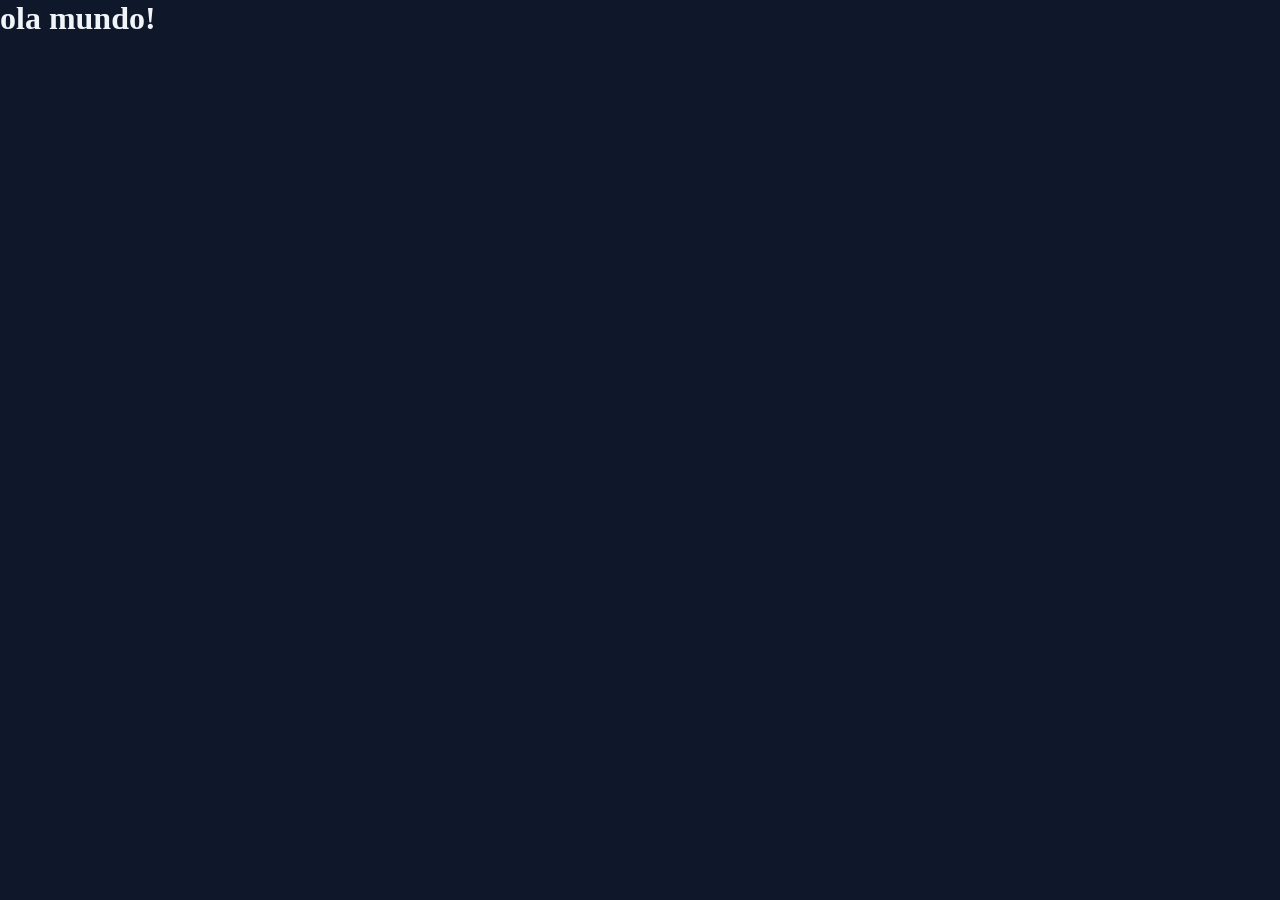
==== portal_de_noticias/index.html @ adaf8e97 "criando variaveis" ====
<!DOCTYPE html>
<html lang="pt-br">
<head>
    <meta charset="UTF-8">
    <meta name="viewport" content="width=device-width, initial-scale=1.0">
    <link rel="stylesheet" href="styles/index.css" />
    <title>Portal de Noticias- Unicruz</title>
</head>
<body>
    <h1>ola mundo!</h1>
    
</body>

</html>
---- portal_de_noticias/styles/index.css ----
@import url(global.css)
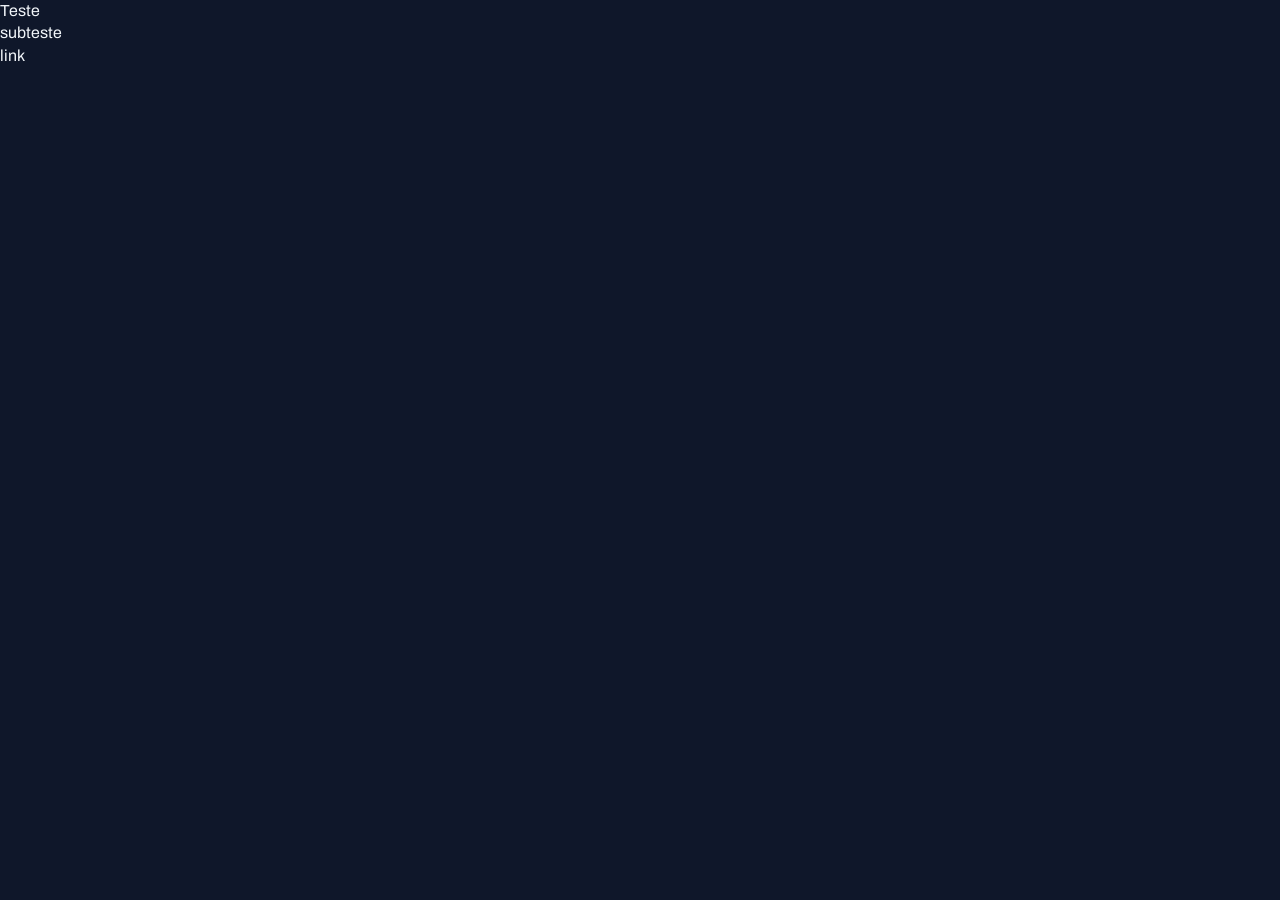
==== commit 47f81c97: "aplicando fonts" ====
--- a/portal_de_noticias/index.html
+++ b/portal_de_noticias/index.html
@@ -2,13 +2,18 @@
 <html lang="pt-br">
 <head>
     <meta charset="UTF-8">
+    <link rel="preconnect" href="https://fonts.googleapis.com">
+    <link rel="preconnect" href="https://fonts.gstatic.com" crossorigin>
     <meta name="viewport" content="width=device-width, initial-scale=1.0">
     <link rel="stylesheet" href="styles/index.css" />
     <title>Portal de Noticias- Unicruz</title>
+    <link href="https://fonts.googleapis.com/css2?family=Alice&family=Archivo:ital,wght@0,100..900;1,100..900&family=Poppins:ital,wght@0,100;0,200;0,300;0,400;0,500;0,600;0,700;0,800;0,900;1,100;1,200;1,300;1,400;1,500;1,600;1,700;1,800;1,900&display=swap" rel="stylesheet">
+    
 </head>
 <body>
-    <h1>ola mundo!</h1>
-    
+    <h1>Teste</h1>
+    <h2>subteste</h2>
+    <a href="#"> link </a>
 </body>
 
 </html>
--- a/portal_de_noticias/styles/index.css
+++ b/portal_de_noticias/styles/index.css
@@ -1 +1 @@
-@import url(global.css) +@import url(global.css);
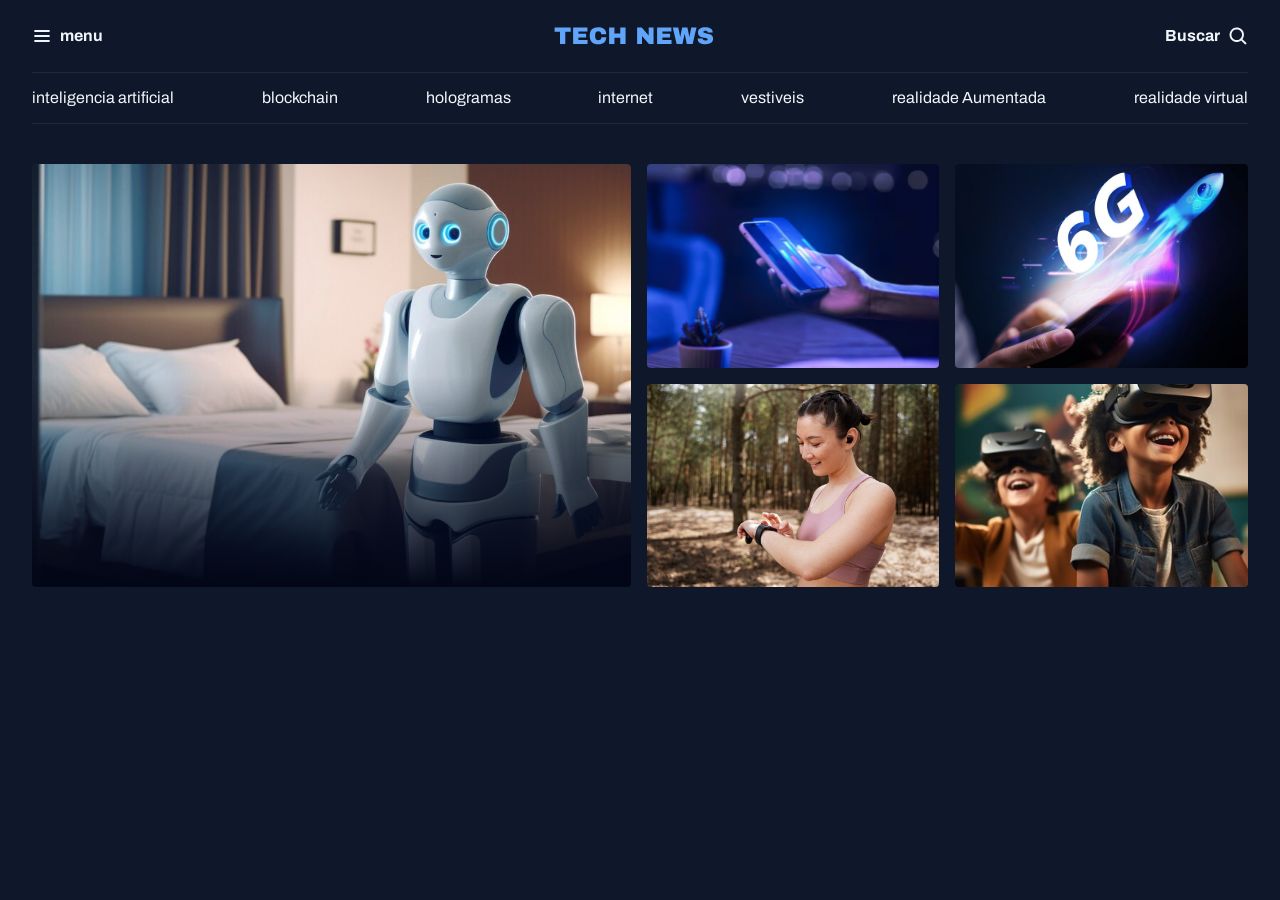
==== commit 1fc5cae5: "adicionando degrade" ====
--- a/portal_de_noticias/index.html
+++ b/portal_de_noticias/index.html
@@ -11,9 +11,44 @@
     
 </head>
 <body>
-    <h1>Teste</h1>
-    <h2>subteste</h2>
-    <a href="#"> link </a>
+    <header class="container">
+        <nav id="primary" class="grid grid-flow-col">
+            <div>
+                <img src="assets/icons/List.svg" alt="menu" />
+                <strong>menu</strong>
+            </div>
+            <div>
+                <img src="assets/icons/Logo (1).svg" alt="TechNews" />
+            
+            </div>
+            <div>
+                <strong>Buscar</strong>
+                <img src="assets/icons/MagnifyingGlass (1).svg" alt="Buscar">
+            </div>
+        </nav>
+        <nav id="secondary" class="grid grid-flow-col">
+            <a href="#">inteligencia artificial</a>
+            <a href="#">blockchain</a>
+            <a href="#">hologramas</a>
+            <a href="#">internet</a>
+            <a href="#">vestiveis</a>
+            <a href="#">realidade Aumentada</a>
+            <a href="#">realidade virtual</a>
+
+        </nav>
+    </header>
+    <main class="grid container">
+        <section id="featured" class="grid grid-flow-col gap-16">
+            <div class="card">
+                <img src="assets/images/Image 01.svg" alt="">
+            </div>
+            <div class="grid grid-cols-2 gap-16">
+                <img src="assets/images/Image 02.svg" alt="">
+                <img src="assets/images/Image 03.svg" alt="">
+                <img src="assets/images/Image 04.svg" alt="">
+                <img src="assets/images/Image 05.svg" alt="">
+            </div>
+        </section>
+    </main>
 </body>
-
 </html>
--- a/portal_de_noticias/styles/index.css
+++ b/portal_de_noticias/styles/index.css
@@ -1 +1,4 @@
-@import url(global.css);+@import url(global.css);
+@import url(header.css);
+@import url(utility.css);
+@import url(section.css);
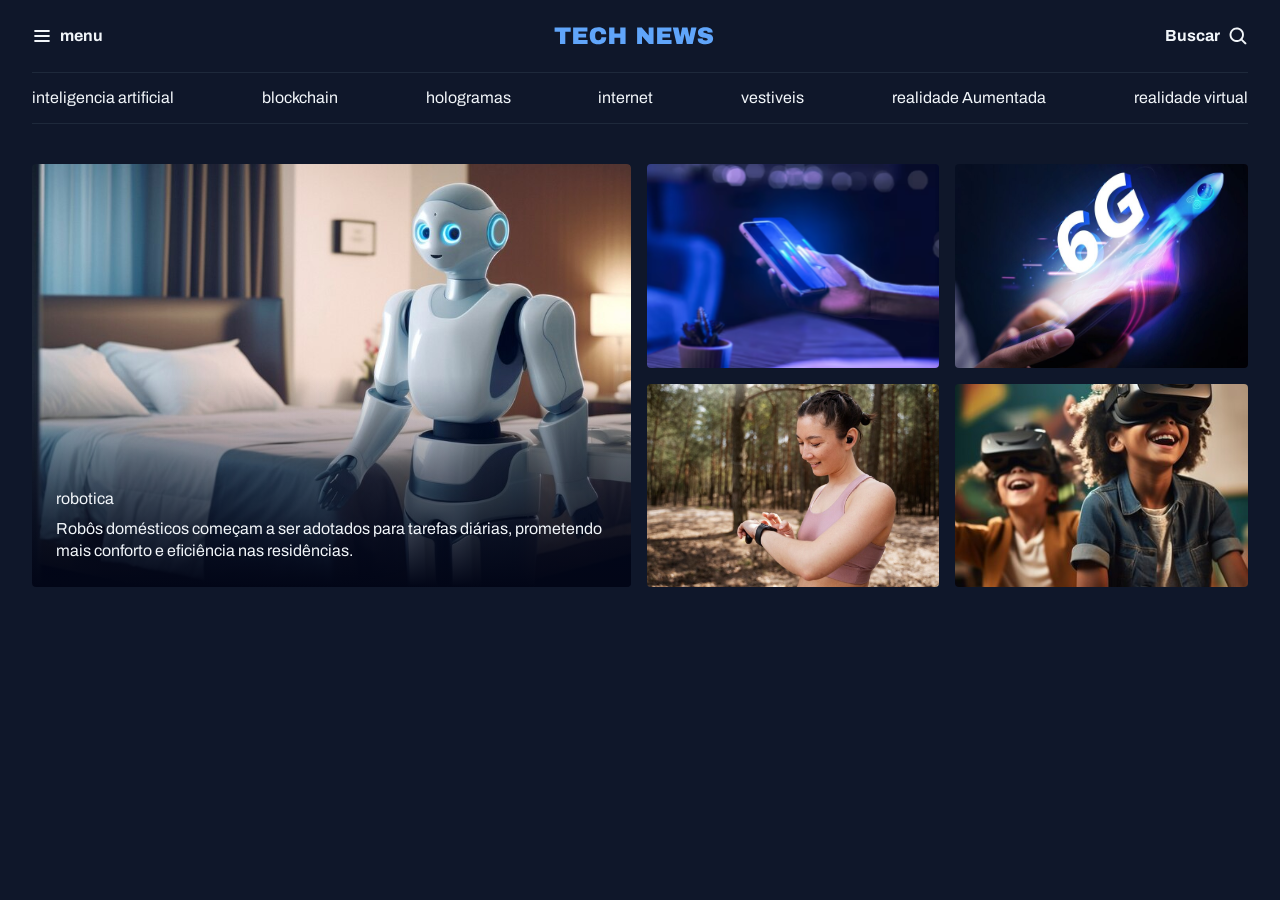
==== commit f81829f0: "fim da aula 1" ====
--- a/portal_de_noticias/index.html
+++ b/portal_de_noticias/index.html
@@ -39,15 +39,19 @@
     </header>
     <main class="grid container">
         <section id="featured" class="grid grid-flow-col gap-16">
-            <div class="card">
+            <figure class="card">
                 <img src="assets/images/Image 01.svg" alt="">
-            </div>
-            <div class="grid grid-cols-2 gap-16">
+                <figcaption>
+                    <span>robotica</span>
+                    <H2>Robôs domésticos começam a ser adotados para tarefas diárias, prometendo mais conforto e eficiência nas residências.</H2>
+                </figcaption>
+            </figure>
+            <figure class="grid grid-cols-2 gap-16">
                 <img src="assets/images/Image 02.svg" alt="">
                 <img src="assets/images/Image 03.svg" alt="">
                 <img src="assets/images/Image 04.svg" alt="">
                 <img src="assets/images/Image 05.svg" alt="">
-            </div>
+            </figure>
         </section>
     </main>
 </body>
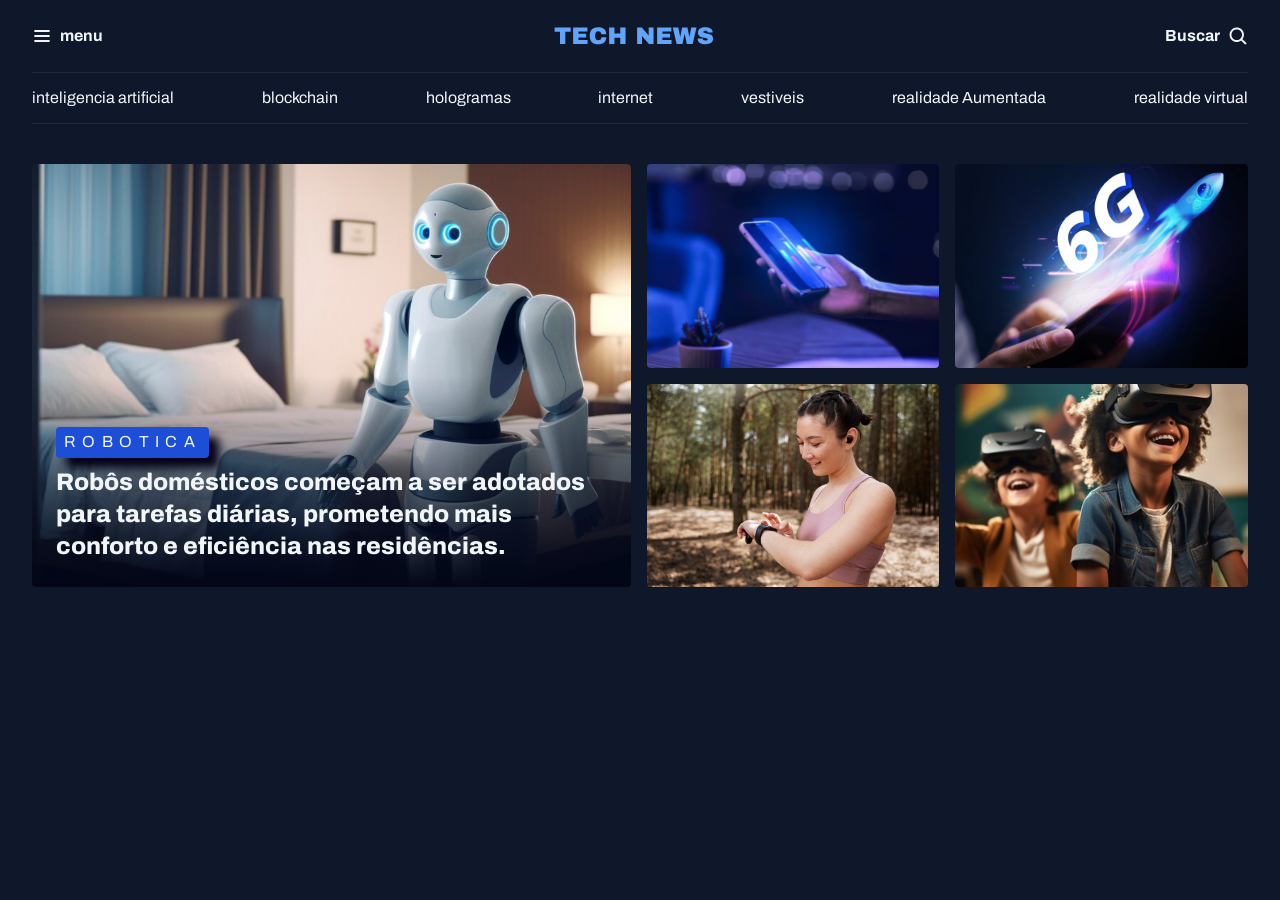
==== commit a6349409: "ajustando conteudo do card" ====
--- a/portal_de_noticias/index.html
+++ b/portal_de_noticias/index.html
@@ -42,8 +42,8 @@
             <figure class="card">
                 <img src="assets/images/Image 01.svg" alt="">
                 <figcaption>
-                    <span>robotica</span>
-                    <H2>Robôs domésticos começam a ser adotados para tarefas diárias, prometendo mais conforto e eficiência nas residências.</H2>
+                    <span class="content-tag">robotica</span>
+                    <H2 class="text-2xl">Robôs domésticos começam a ser adotados para tarefas diárias, prometendo mais conforto e eficiência nas residências.</H2>
                 </figcaption>
             </figure>
             <figure class="grid grid-cols-2 gap-16">
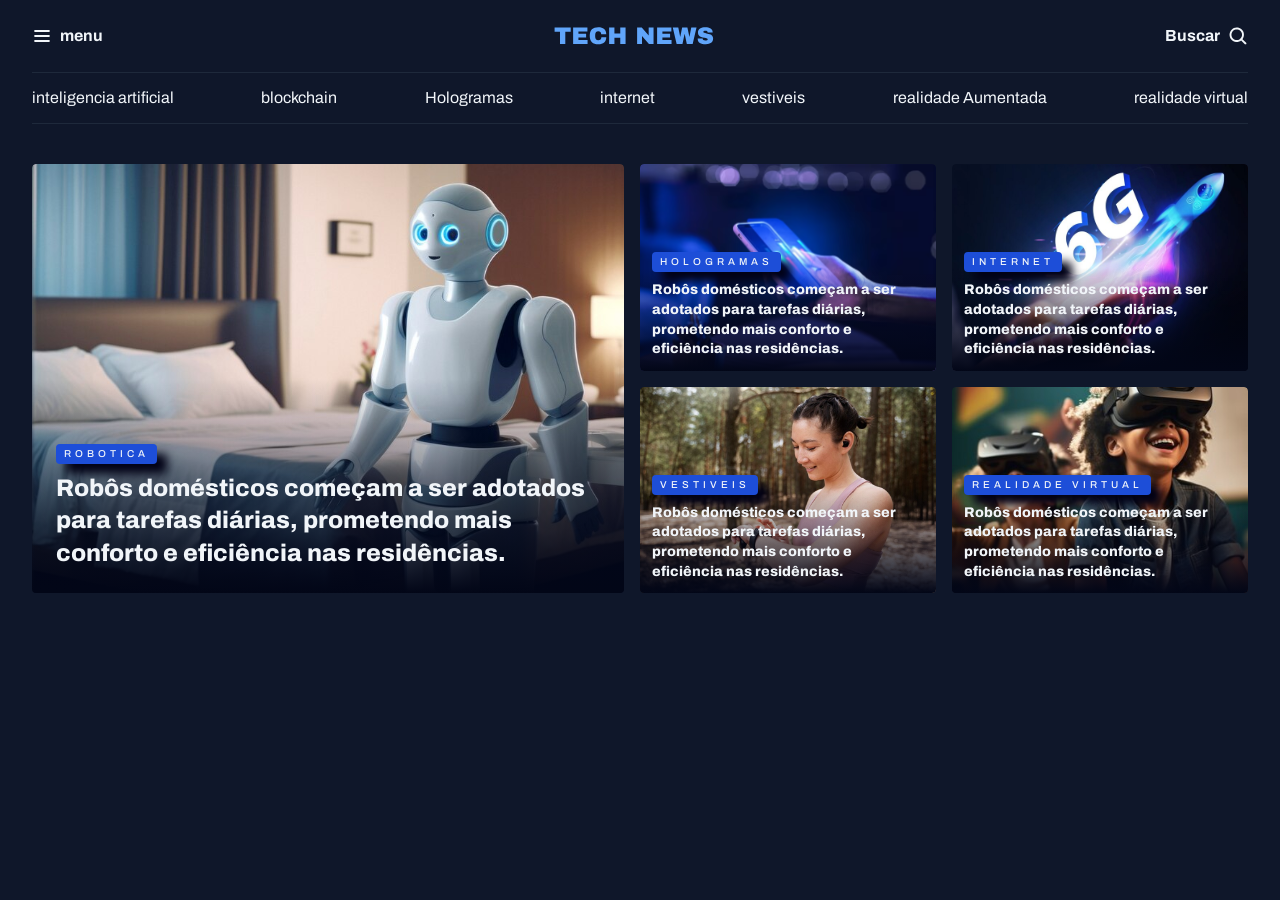
==== commit 73a2ab32: "finalizando seção de destaque" ====
--- a/portal_de_noticias/index.html
+++ b/portal_de_noticias/index.html
@@ -29,7 +29,7 @@
         <nav id="secondary" class="grid grid-flow-col">
             <a href="#">inteligencia artificial</a>
             <a href="#">blockchain</a>
-            <a href="#">hologramas</a>
+            <a href="#">Hologramas</a>
             <a href="#">internet</a>
             <a href="#">vestiveis</a>
             <a href="#">realidade Aumentada</a>
@@ -38,7 +38,7 @@
         </nav>
     </header>
     <main class="grid container">
-        <section id="featured" class="grid grid-flow-col gap-16">
+        <div id="featured" class="grid grid-flow-col gap-16">
             <figure class="card">
                 <img src="assets/images/Image 01.svg" alt="">
                 <figcaption>
@@ -46,13 +46,42 @@
                     <H2 class="text-2xl">Robôs domésticos começam a ser adotados para tarefas diárias, prometendo mais conforto e eficiência nas residências.</H2>
                 </figcaption>
             </figure>
-            <figure class="grid grid-cols-2 gap-16">
-                <img src="assets/images/Image 02.svg" alt="">
+
+            <div class="grid grid-cols-2 gap-16">
+                <figure class="card">
+                    <img src="assets/images/Image 02.svg" alt="">
+                    <figcaption>
+                        <span class="content-tag">Hologramas</span>
+                        <H2 class="text-lg">Robôs domésticos começam a ser adotados para tarefas diárias, prometendo mais conforto e eficiência nas residências.</H2>
+                    </figcaption>
+                </figure>
+
+                 <figure class="card">
                 <img src="assets/images/Image 03.svg" alt="">
+                <figcaption>
+                    <span class="content-tag">internet</span>
+                    <H2 class="text-lg">Robôs domésticos começam a ser adotados para tarefas diárias, prometendo mais conforto e eficiência nas residências.</H2>
+                </figcaption>
+            </figure>
+
+                 <figure class="card">
                 <img src="assets/images/Image 04.svg" alt="">
+                <figcaption>
+                    <span class="content-tag">vestiveis</span>
+                    <H2 class="text-lg">Robôs domésticos começam a ser adotados para tarefas diárias, prometendo mais conforto e eficiência nas residências.</H2>
+                </figcaption>
+            </figure>
+
+                <figure class="card">
                 <img src="assets/images/Image 05.svg" alt="">
+                <figcaption>
+                    <span class="content-tag">realidade virtual</span>
+                    <H2 class="text-lg">Robôs domésticos começam a ser adotados para tarefas diárias, prometendo mais conforto e eficiência nas residências.</H2>
+                </figcaption>
             </figure>
-        </section>
+
+        </div>
+        </div>
     </main>
 </body>
 </html>
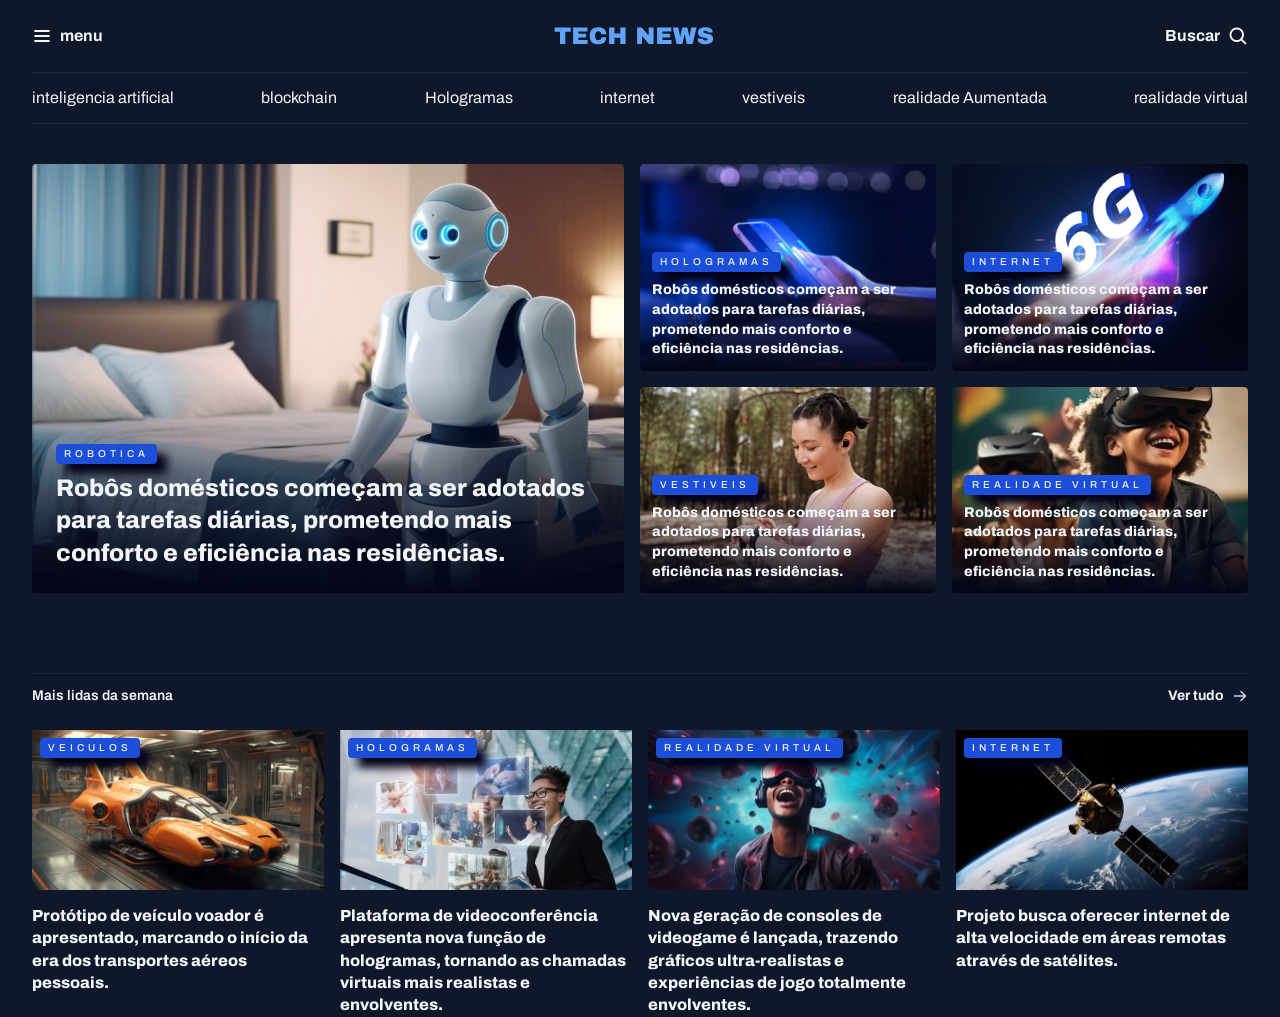
==== commit 4e77c60c: "aplicando estilos na sessão mais lidas da semana" ====
--- a/portal_de_noticias/index.html
+++ b/portal_de_noticias/index.html
@@ -38,7 +38,7 @@
         </nav>
     </header>
     <main class="grid container">
-        <div id="featured" class="grid grid-flow-col gap-16">
+        <section id="featured" class="grid grid-flow-col gap-16">
             <figure class="card">
                 <img src="assets/images/Image 01.svg" alt="">
                 <figcaption>
@@ -81,7 +81,43 @@
             </figure>
 
         </div>
-        </div>
+    </section>
+        <section id="weekly">   
+            <header class="grid grid-flow-col">    
+                <h3>Mais lidas da semana</h3>
+                <a href="#" class="grid grid-flow-col">
+                    <strong>Ver tudo</strong>
+                    <span></span>
+                </a>
+            </header>
+            <div class="grid grid-flow-col gap-16">  
+<!-- imagem 06 -->
+                <figure>
+                    <span class="content-tag">veiculos</span>
+                    <img src="assets/images/Image 06.svg" alt="">
+                    <p>Protótipo de veículo voador é apresentado, marcando o início da era dos transportes aéreos pessoais.</p>
+                </figure>
+<!-- imagem 07 -->
+                <figure>
+                    <span class="content-tag">hologramas</span>
+                    <img src="assets/images/Image 07.svg" alt="">
+                    <p>Plataforma de videoconferência apresenta nova função de hologramas, tornando as chamadas virtuais mais realistas e envolventes.</p>
+                </figure>
+<!-- imagem 08 -->
+                <figure>
+                    <span class="content-tag">realidade virtual</span>
+                    <img src="assets/images/Image 08.svg" alt="">
+                    <p>Nova geração de consoles de videogame é lançada, trazendo gráficos ultra-realistas e experiências de jogo totalmente envolventes.</p>
+                </figure>
+<!-- imagem 09 -->
+                <figure>
+                    <span class="content-tag">internet</span>
+                    <img src="assets/images/Image 09.svg" alt="">
+                    <p>Projeto busca oferecer internet de alta velocidade em áreas remotas através de satélites.</p>
+                </figure>
+
+            </div>
+        </section>
     </main>
 </body>
 </html>
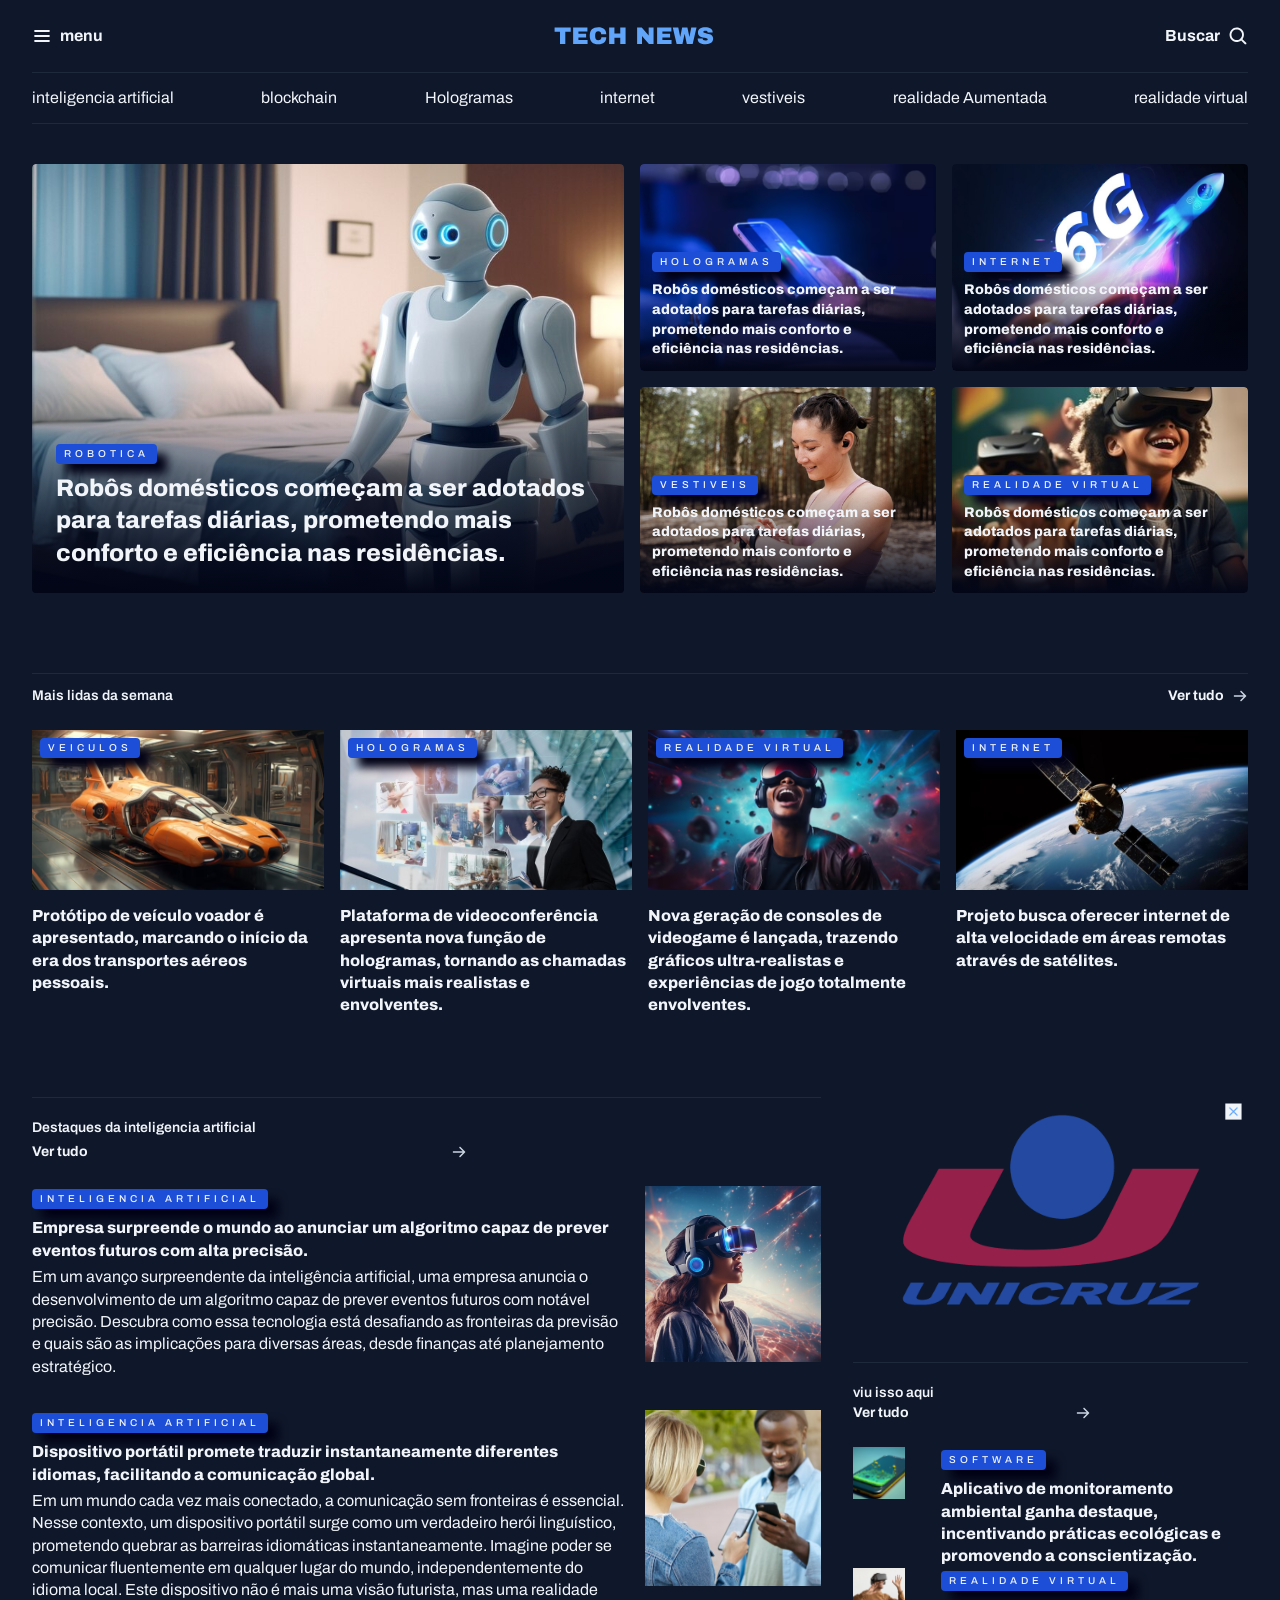
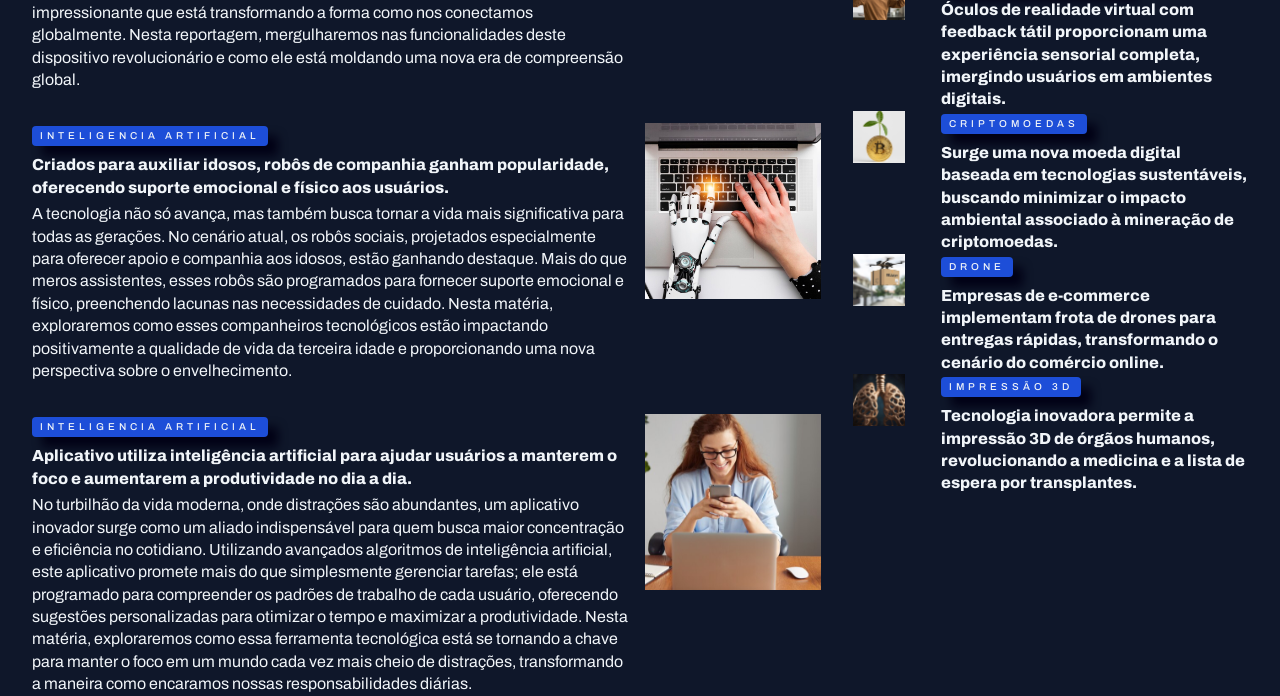
==== commit 0863d021: "finalizando projeto" ====
--- a/portal_de_noticias/index.html
+++ b/portal_de_noticias/index.html
@@ -81,7 +81,7 @@
             </figure>
 
         </div>
-    </section>
+        </section>
         <section id="weekly">   
             <header class="grid grid-flow-col">    
                 <h3>Mais lidas da semana</h3>
@@ -118,6 +118,130 @@
 
             </div>
         </section>
+        <section id="ai">
+            <header>
+                <h3>Destaques da inteligencia artificial</h3>
+                <a href="" class="grid grid-flow-col">
+                    <strong>Ver tudo</strong>
+                    <span></span>
+                </a>
+            </header>
+            <div class="grid gap-32">
+                <!-- texto 1 -->
+                <article class="grid grid-flow-col gap-16">
+                    <div>
+                        <span class="content-tag">inteligencia artificial</span>
+                        <h3 class="text-xl">Empresa surpreende o mundo ao anunciar um algoritmo capaz de prever eventos futuros com alta precisão.</h3>
+                        <p class="text-sm">Em um avanço surpreendente da inteligência artificial, uma empresa anuncia o desenvolvimento de um algoritmo capaz de prever eventos futuros com notável precisão. Descubra como essa tecnologia está desafiando as fronteiras da previsão e quais são as implicações para diversas áreas, desde finanças até planejamento estratégico.</p>
+
+                    </div>
+                    <div>
+                        <img src="assets/images/Image 10.svg" alt="">
+                    </div>
+                </article>
+                  <!-- texto 2 -->
+                <article class="grid grid-flow-col gap-16">
+                    <div>
+                        <span class="content-tag">inteligencia artificial</span>
+                        <h3 class="text-xl">Dispositivo portátil promete traduzir instantaneamente diferentes idiomas, facilitando a comunicação global.</h3>
+                        <p class="text-sm">Em um mundo cada vez mais conectado, a comunicação sem fronteiras é essencial. Nesse contexto, um dispositivo portátil surge como um verdadeiro herói linguístico, prometendo quebrar as barreiras idiomáticas instantaneamente. Imagine poder se comunicar fluentemente em qualquer lugar do mundo, independentemente do idioma local. Este dispositivo não é mais uma visão futurista, mas uma realidade impressionante que está transformando a forma como nos conectamos globalmente. Nesta reportagem, mergulharemos nas funcionalidades deste dispositivo revolucionário e como ele está moldando uma nova era de compreensão global.</p>
+                    </div>
+                    <div>
+                        <img src="assets/images/Image 11.svg" alt="">
+                    </div>
+                </article>
+                  <!-- texto 3 -->
+                <article class="grid grid-flow-col gap-16">
+                    <div>
+                        
+                        <span class="content-tag">inteligencia artificial</span>
+                        <h3 class="text-xl">Criados para auxiliar idosos, robôs de companhia ganham popularidade, oferecendo suporte emocional e físico aos usuários.</h3>
+                        <p class="text-sm">A tecnologia não só avança, mas também busca tornar a vida mais significativa para todas as gerações. No cenário atual, os robôs sociais, projetados especialmente para oferecer apoio e companhia aos idosos, estão ganhando destaque. Mais do que meros assistentes, esses robôs são programados para fornecer suporte emocional e físico, preenchendo lacunas nas necessidades de cuidado. Nesta matéria, exploraremos como esses companheiros tecnológicos estão impactando positivamente a qualidade de vida da terceira idade e proporcionando uma nova perspectiva sobre o envelhecimento.</p>
+                    </div>
+                    <div>
+                        <img src="assets/images/Image 12.svg" alt="">
+                    </div>
+                </article>
+                  <!-- texto 4 -->
+                <article class="grid grid-flow-col gap-16">
+                    <div>
+                        
+                        <span class="content-tag">inteligencia artificial</span>
+                        <h3 class="text-xl">Aplicativo utiliza inteligência artificial para ajudar usuários a manterem o foco e aumentarem a produtividade no dia a dia.</h3>
+                        <p class="text-sm">No turbilhão da vida moderna, onde distrações são abundantes, um aplicativo inovador surge como um aliado indispensável para quem busca maior concentração e eficiência no cotidiano. Utilizando avançados algoritmos de inteligência artificial, este aplicativo promete mais do que simplesmente gerenciar tarefas; ele está programado para compreender os padrões de trabalho de cada usuário, oferecendo sugestões personalizadas para otimizar o tempo e maximizar a produtividade. Nesta matéria, exploraremos como essa ferramenta tecnológica está se tornando a chave para manter o foco em um mundo cada vez mais cheio de distrações, transformando a maneira como encaramos nossas responsabilidades diárias.</p>
+                    </div>
+                    <div>
+                        <img src="assets/images/Image 13.svg" alt="">
+                    </div>
+                </article>
+            </div>
+
+        </section>    
+
+            <div id="ads">   
+               <img src="assets/images/LogoUnicruz.png" alt="Anúncio"> 
+
+                <section id="more">
+                    <header>
+                        <h3>viu isso aqui</h3>
+                        <a href="#" class="grid grid-flow-col">
+                        <strong>Ver tudo</strong>
+                        <span></span>
+                    </a>
+                    </header>  
+                    <div class="grid gap 32">
+                        <article class="grid grid-flow-col gap-16">
+                            <div>
+                                 <img src="assets/images/Image 14.svg" alt="">
+                            </div>
+                            <div>
+                                <span class="content-tag">Software</span>
+                                <h3 class="text-xl">Aplicativo de monitoramento ambiental ganha destaque, incentivando práticas ecológicas e promovendo a conscientização.</h3>
+                            </div>
+                        </article>     
+
+                        <article class="grid grid-flow-col gap-16">
+                            <div>
+                                 <img src="assets/images/Image 15.svg" alt="">
+                            </div>
+                            <div>
+                                <span class="content-tag">Realidade Virtual</span>
+                                <h3 class="text-xl">Óculos de realidade virtual com feedback tátil proporcionam uma experiência sensorial completa, imergindo usuários em ambientes digitais.</h3>
+                            </div>
+                        </article>     
+
+                        <article class="grid grid-flow-col gap-16">
+                            <div>
+                                 <img src="assets/images/Image 16.svg" alt="">
+                            </div>
+                            <div>
+                                <span class="content-tag">CriptoMoedas</span>
+                                <h3 class="text-xl">Surge uma nova moeda digital baseada em tecnologias sustentáveis, buscando minimizar o impacto ambiental associado à mineração de criptomoedas.</h3>
+                            </div>
+                        </article>   
+                        
+                        <article class="grid grid-flow-col gap-16">
+                            <div>
+                                 <img src="assets/images/Image 17.svg" alt="">
+                            </div>
+                            <div>
+                                <span class="content-tag">Drone</span>
+                                <h3 class="text-xl">Empresas de e-commerce implementam frota de drones para entregas rápidas, transformando o cenário do comércio online.</h3>
+                            </div>
+                        </article>           
+
+                        <article class="grid grid-flow-col gap-16">
+                            <div>
+                                 <img src="assets/images/Image 18.svg" alt="">
+                            </div>
+                            <div>
+                                <span class="content-tag">Impressão 3D</span>
+                                <h3 class="text-xl">Tecnologia inovadora permite a impressão 3D de órgãos humanos, revolucionando a medicina e a lista de espera por transplantes.</h3>
+                            </div>
+                        </article>           
+                    </div>
+                </section>
+            </div>
     </main>
 </body>
 </html>
